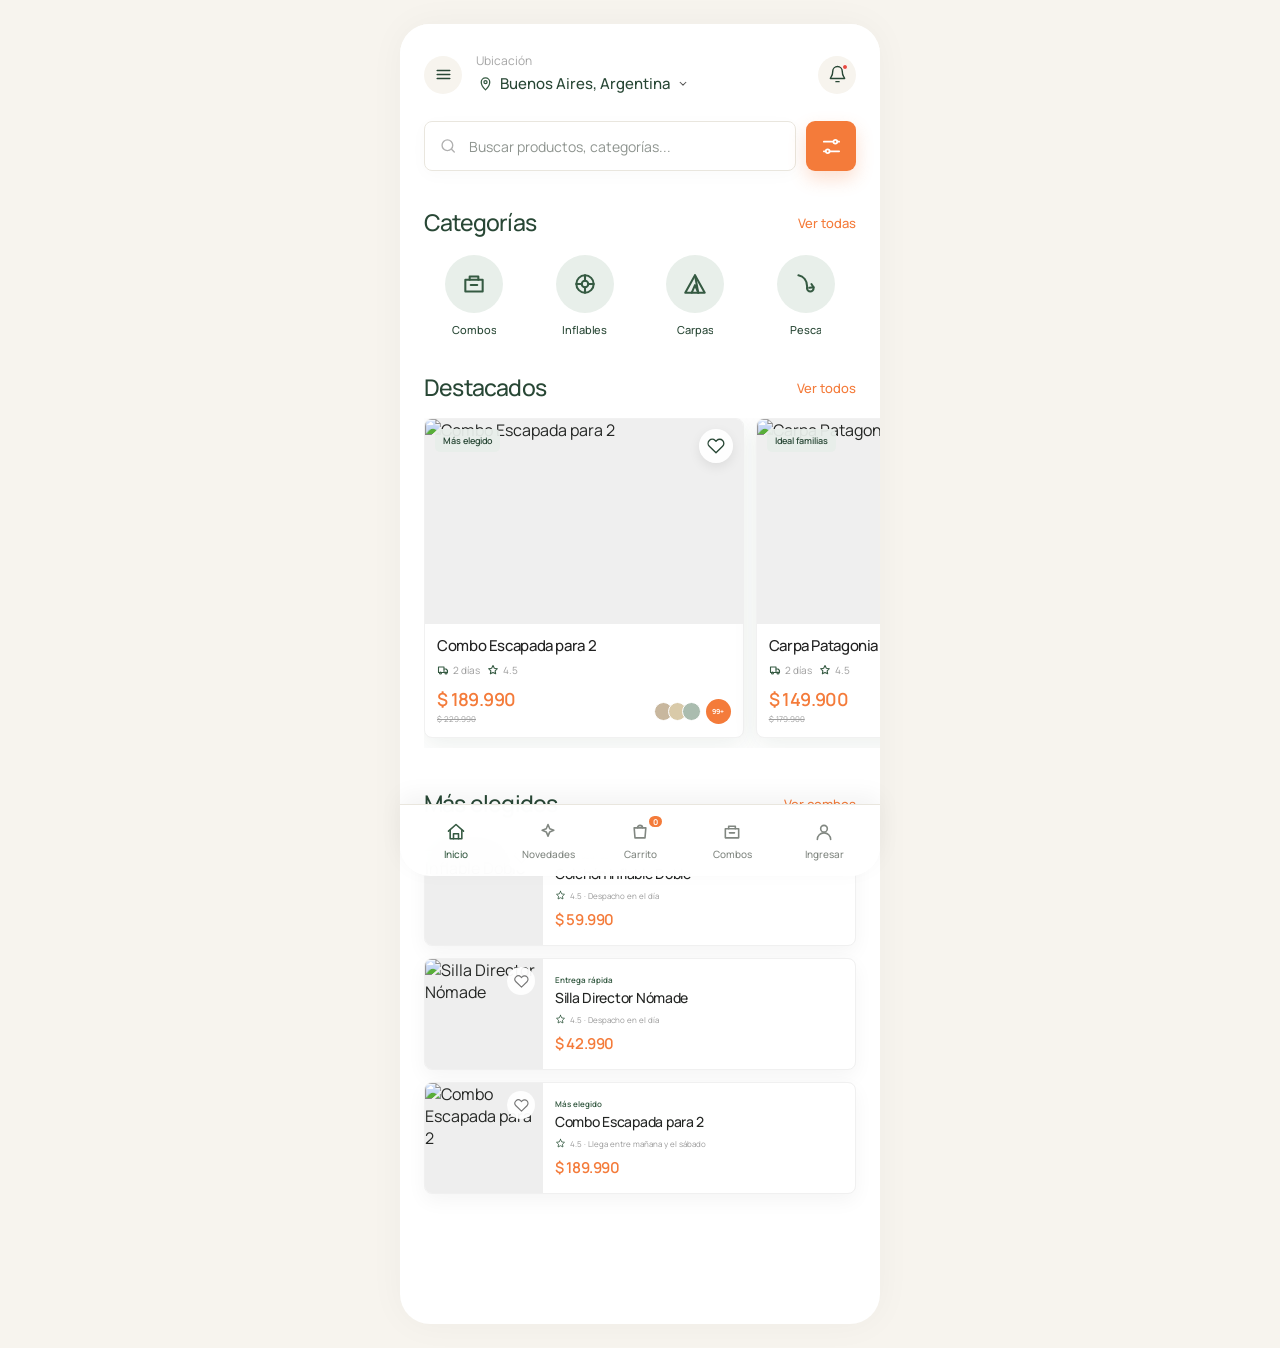
==== index.html @ 60d041ff "fix: make home menu natively visible and cache-safe" ====
<!doctype html>
<html lang="es">
<head>
  <meta charset="utf-8" />
  <meta name="viewport" content="width=device-width, initial-scale=1, viewport-fit=cover" />
  <meta name="theme-color" content="#F7F4EE" />
  <meta name="description" content="The Camping — equipamiento para camping, verano y escapadas." />
  <title>The Camping</title>
  <link rel="preconnect" href="https://fonts.googleapis.com" />
  <link rel="preconnect" href="https://fonts.gstatic.com" crossorigin />
  <link href="https://fonts.googleapis.com/css2?family=Manrope:wght@400;500;600&display=swap" rel="stylesheet" />
  <link rel="stylesheet" href="css/base.css?v=20260919-1355" />
  <link rel="stylesheet" href="css/home.css?v=20260919-1355" />
</head>
<body class="home-page">
  <div class="app-shell">
    <header class="home-header">
      <div class="location-row">
        <details id="homeMenu" class="home-menu-native">
          <summary class="menu-button" aria-label="Abrir menú">
            <svg viewBox="0 0 24 24" aria-hidden="true">
              <path d="M4 7h16M4 12h16M4 17h16"/>
            </svg>
          </summary>

          <aside class="home-menu-panel" aria-labelledby="menuTitle">
            <div class="side-menu__top">
              <div>
                <span class="side-menu__eyebrow">THE CAMPING</span>
                <h2 id="menuTitle">Menú</h2>
              </div>
              <button id="closeMenuButton" class="side-menu__close" type="button" aria-label="Cerrar menú">×</button>
            </div>

            <nav class="side-menu__nav" aria-label="Menú de The Camping">
              <a class="side-menu__primary-link" href="index.html">Inicio</a>

              <div class="side-menu__group side-menu__group--static">
                <div class="side-menu__group-title">Categorías</div>
                <div id="menuCategories" class="side-menu__subnav"></div>
              </div>

              <a class="side-menu__primary-link" href="seguimiento.html">Rastreá tu compra</a>
              <a class="side-menu__primary-link" href="soporte.html">Contactá con soporte</a>

              <div class="side-menu__group side-menu__group--static">
                <div class="side-menu__group-title">Políticas</div>
                <div class="side-menu__subnav">
                  <button type="button" data-menu-placeholder="Política de privacidad">Privacidad</button>
                  <button type="button" data-menu-placeholder="Política de envío">Envíos</button>
                  <button type="button" data-menu-placeholder="Política de devolución">Devoluciones</button>
                  <button type="button" data-menu-placeholder="Política de compra">Compra</button>
                </div>
              </div>
            </nav>

            <div class="side-menu__footer">
              <span>Equipamiento para salir.</span>
              <strong>The Camping</strong>
            </div>
          </aside>
        </details>

        <div class="location-copy">
          <span class="micro-label">Ubicación</span>
          <button class="location-button" type="button" aria-label="Cambiar ubicación">
            <span class="pin-icon" aria-hidden="true">
              <svg viewBox="0 0 24 24"><path d="M12 21s6-5.2 6-11a6 6 0 1 0-12 0c0 5.8 6 11 6 11Z"/><circle cx="12" cy="10" r="2.2"/></svg>
            </span>
            <span>Buenos Aires, Argentina</span>
            <svg class="chevron" viewBox="0 0 24 24" aria-hidden="true"><path d="m7 9 5 5 5-5"/></svg>
          </button>
        </div>

        <button class="notification-button" type="button" aria-label="Notificaciones">
          <svg viewBox="0 0 24 24" aria-hidden="true"><path d="M18 8a6 6 0 0 0-12 0c0 7-3 7-3 9h18c0-2-3-2-3-9"/><path d="M10 21h4"/></svg>
          <span class="notification-dot" aria-hidden="true"></span>
        </button>
      </div>

      <div class="search-row">
        <label class="search-box">
          <svg viewBox="0 0 24 24" aria-hidden="true"><circle cx="11" cy="11" r="7"/><path d="m20 20-3.6-3.6"/></svg>
          <input id="searchInput" type="search" placeholder="Buscar productos, categorías..." autocomplete="off" />
        </label>

        <button id="filterButton" class="filter-button" type="button" aria-label="Abrir filtros">
          <svg viewBox="0 0 24 24" aria-hidden="true">
            <path d="M4 7h10"/><path d="M18 7h2"/><circle cx="16" cy="7" r="2"/>
            <path d="M4 17h2"/><path d="M10 17h10"/><circle cx="8" cy="17" r="2"/>
          </svg>
        </button>
      </div>
    </header>

    <main class="home-main">
      <section class="categories-section" aria-labelledby="categoriesTitle">
        <div class="section-heading">
          <h2 id="categoriesTitle">Categorías</h2>
          <button id="resetCategories" class="see-all-button" type="button">Ver todas</button>
        </div>
        <div id="categoriesTrack" class="categories-track" aria-label="Categorías"></div>
      </section>

      <section class="products-section" aria-labelledby="featuredTitle">
        <div class="section-heading">
          <h2 id="featuredTitle">Destacados</h2>
          <button class="see-all-button" type="button" data-reset-view>Ver todos</button>
        </div>
        <div id="productsGrid" class="product-rail"></div>
      </section>

      <section class="products-section nearby-section" aria-labelledby="nearbyTitle">
        <div class="section-heading">
          <h2 id="nearbyTitle">Más elegidos</h2>
          <button class="see-all-button" type="button" data-category-jump="combos">Ver combos</button>
        </div>
        <div id="nearbyGrid" class="nearby-list"></div>
      </section>

      <div id="emptyState" class="empty-state" hidden>
        <div class="empty-state__icon">
          <svg viewBox="0 0 24 24" aria-hidden="true"><circle cx="11" cy="11" r="7"/><path d="m20 20-3.6-3.6"/></svg>
        </div>
        <h3>No encontramos productos</h3>
        <p>Probá con otra búsqueda o quitá los filtros.</p>
        <button id="clearFilters" class="primary-button" type="button">Limpiar filtros</button>
      </div>
    </main>

    <nav class="bottom-nav" aria-label="Navegación principal">
      <a class="bottom-nav__item is-active" href="index.html" aria-current="page">
        <svg viewBox="0 0 24 24" aria-hidden="true"><path d="m3 11 9-8 9 8"/><path d="M5 10v10h14V10"/><path d="M9 20v-6h6v6"/></svg>
        <span>Inicio</span>
      </a>

      <button class="bottom-nav__item" type="button" data-placeholder-tab="Novedades">
        <svg viewBox="0 0 24 24" aria-hidden="true"><path d="m12 3 2.1 5.1L19 10l-4.9 1.9L12 17l-2.1-5.1L5 10l4.9-1.9L12 3Z"/></svg>
        <span>Novedades</span>
      </button>

      <button class="bottom-nav__item cart-nav-item" type="button" data-placeholder-tab="Carrito">
        <svg viewBox="0 0 24 24" aria-hidden="true"><path d="M5 7h14l-1 12H6L5 7Z"/><path d="M9 7a3 3 0 0 1 6 0"/></svg>
        <span>Carrito</span>
        <span class="cart-count" id="cartCount">0</span>
      </button>

      <button class="bottom-nav__item" type="button" data-category-jump="combos">
        <svg viewBox="0 0 24 24" aria-hidden="true"><path d="M4 8h16v11H4z"/><path d="M8 8V5h8v3"/><path d="M9 13h6"/></svg>
        <span>Combos</span>
      </button>

      <button class="bottom-nav__item" type="button" data-placeholder-tab="Ingresar">
        <svg viewBox="0 0 24 24" aria-hidden="true"><circle cx="12" cy="8" r="4"/><path d="M4 21a8 8 0 0 1 16 0"/></svg>
        <span>Ingresar</span>
      </button>
    </nav>
  </div>

  <div id="filterSheet" class="sheet-backdrop" hidden>
    <section class="filter-sheet" role="dialog" aria-modal="true" aria-labelledby="filterTitle">
      <div class="sheet-handle"></div>
      <div class="sheet-heading">
        <h2 id="filterTitle">Filtros</h2>
        <button id="closeFilters" class="sheet-close" type="button" aria-label="Cerrar filtros">×</button>
      </div>

      <fieldset class="filter-group">
        <legend>Precio máximo</legend>
        <div class="price-options">
          <button type="button" class="chip is-selected" data-price="all">Todos</button>
          <button type="button" class="chip" data-price="50000">Hasta $50.000</button>
          <button type="button" class="chip" data-price="100000">Hasta $100.000</button>
          <button type="button" class="chip" data-price="200000">Hasta $200.000</button>
        </div>
      </fieldset>

      <fieldset class="filter-group">
        <legend>Entrega</legend>
        <label class="toggle-row">
          <span>
            <strong>Entrega rápida</strong>
            <small>Hasta 48 h estimadas.</small>
          </span>
          <input id="fastDeliveryFilter" type="checkbox" />
        </label>
      </fieldset>

      <div class="sheet-actions">
        <button id="resetFilters" class="secondary-button" type="button">Restablecer</button>
        <button id="applyFilters" class="primary-button" type="button">Aplicar</button>
      </div>
    </section>
  </div>

  <div id="toast" class="toast" role="status" aria-live="polite"></div>

  <script src="js/data/catalog.js?v=20260919-1355"></script>
  <script src="js/home.js?v=20260919-1355"></script>
</body>
</html>
---- css/base.css ----
:root {
  --type-display: 44px;
  --type-headline: 30px;
  --type-title: 23px;
  --type-body: 15px;
  --type-label: 12px;
  --forest: #355A42;
  --forest-dark: #284735;
  --forest-soft: #E8EFEA;
  --sand: #E8DCC8;
  --sand-soft: #F7F4EE;
  --orange: #F47B3A;
  --orange-dark: #D96C2F;
  --orange-soft: #FFF0E6;
  --ink: #242624;
  --muted: #747A75;
  --line: #E9E6DE;
  --surface: #FFFFFF;
  --page: #F7F4EE;
  --nav-height: 72px;
  --app-width: 480px;
  --shadow-soft: 0 8px 26px rgba(40, 71, 53, 0.06);
  --shadow-card: 0 8px 24px rgba(40, 71, 53, 0.08);
}

* {
  box-sizing: border-box;
}

html {
  scroll-behavior: smooth;
  background: var(--page);
}

body {
  margin: 0;
  min-width: 320px;
  color: var(--ink);
  background: var(--page);
  font-family: "Manrope", system-ui, -apple-system, BlinkMacSystemFont, "Segoe UI", sans-serif;
  -webkit-font-smoothing: antialiased;
  text-rendering: optimizeLegibility;
}

body.no-scroll {
  overflow: hidden;
}

button,
input,
select,
textarea {
  font: inherit;
}

button,
a {
  -webkit-tap-highlight-color: transparent;
}

button {
  color: inherit;
}

a {
  color: inherit;
  text-decoration: none;
}

img,
svg {
  display: block;
}

svg {
  width: 1em;
  height: 1em;
  fill: none;
  stroke: currentColor;
  stroke-width: 1.8;
  stroke-linecap: round;
  stroke-linejoin: round;
}

.app-shell {
  width: min(100%, var(--app-width));
  min-height: 100vh;
  margin: 0 auto;
  padding-bottom: calc(var(--nav-height) + env(safe-area-inset-bottom) + 14px);
  background: var(--surface);
  box-shadow: 0 0 36px rgba(0, 0, 0, 0.04);
}

.home-header {
  padding: max(28px, env(safe-area-inset-top)) 24px 8px;
  background: var(--surface);
}

.location-row,
.search-row,
.section-heading,
.sheet-heading,
.sheet-actions,
.toggle-row {
  display: flex;
  align-items: center;
}

.location-row,
.section-heading,
.sheet-heading,
.toggle-row {
  justify-content: space-between;
}

.location-row {
  gap: 14px;
}

.location-copy {
  min-width: 0;
}

.micro-label {
  display: block;
  margin-bottom: 4px;
  color: #a5a5a5;
  font-size: 12px;
  font-weight: 400;
}

.location-button {
  display: inline-flex;
  align-items: center;
  gap: 6px;
  max-width: 100%;
  padding: 0;
  border: 0;
  background: transparent;
  color: var(--forest-dark);
  cursor: pointer;
  font-size: 15px;
  font-weight: 500;
}

.pin-icon {
  display: inline-grid;
  width: 18px;
  height: 18px;
  place-items: center;
  color: var(--forest);
}

.pin-icon svg {
  width: 17px;
  height: 17px;
}

.chevron {
  width: 14px;
  height: 14px;
  color: #555;
}

.notification-button {
  position: relative;
  display: grid;
  width: 38px;
  height: 38px;
  flex: 0 0 38px;
  place-items: center;
  border: 0;
  border-radius: 50%;
  background: var(--sand-soft);
  color: var(--forest-dark);
  cursor: pointer;
}

.notification-button svg {
  width: 19px;
  height: 19px;
}

.notification-dot {
  position: absolute;
  top: 8px;
  right: 8px;
  width: 6px;
  height: 6px;
  border: 1.5px solid #fff;
  border-radius: 50%;
  background: #e6493f;
}

.search-row {
  gap: 10px;
  margin-top: 24px;
}

.search-box {
  display: flex;
  min-width: 0;
  flex: 1;
  align-items: center;
  gap: 10px;
  height: 50px;
  padding: 0 14px;
  border: 1px solid var(--line);
  border-radius: 8px;
  background: #fff;
  color: #b1b1b1;
  box-shadow: 0 4px 18px rgba(0, 0, 0, 0.025);
}

.search-box svg {
  width: 20px;
  height: 20px;
}

.search-box input {
  width: 100%;
  min-width: 0;
  border: 0;
  outline: 0;
  background: transparent;
  color: var(--ink);
  font-size: 14px;
}

.search-box input::placeholder {
  color: #8E948F;
}

.filter-button {
  display: grid;
  width: 50px;
  height: 50px;
  flex: 0 0 50px;
  place-items: center;
  border: 0;
  border-radius: 9px;
  background: var(--orange);
  color: #fff;
  cursor: pointer;
  box-shadow: 0 8px 18px rgba(244, 123, 58, 0.24);
}

.filter-button svg {
  width: 23px;
  height: 23px;
}

.section-heading {
  gap: 18px;
  margin-bottom: 17px;
}

.section-heading h2,
.sheet-heading h2 {
  margin: 0;
  font-size: 23px;
  font-weight: 500;
  line-height: 1.18;
  letter-spacing: -0.035em;
  color: var(--forest-dark);
}

.see-all-button {
  padding: 4px 0;
  border: 0;
  background: transparent;
  color: var(--orange);
  cursor: pointer;
  font-size: 13px;
  font-weight: 500;
}

.primary-button,
.secondary-button {
  min-height: 46px;
  padding: 0 18px;
  border: 0;
  border-radius: 10px;
  cursor: pointer;
  font-size: 14px;
  font-weight: 600;
}

.primary-button {
  background: var(--orange);
  color: #fff;
}

.secondary-button {
  background: var(--sand-soft);
  color: var(--forest-dark);
}

.bottom-nav {
  position: fixed;
  z-index: 60;
  right: 0;
  bottom: 0;
  left: 0;
  display: grid;
  width: min(100%, var(--app-width));
  min-height: calc(var(--nav-height) + env(safe-area-inset-bottom));
  grid-template-columns: repeat(5, minmax(0, 1fr));
  margin: 0 auto;
  padding: 10px 10px calc(8px + env(safe-area-inset-bottom));
  border-top: 1px solid var(--line);
  background: rgba(255, 255, 255, 0.97);
  box-shadow: 0 -8px 24px rgba(0, 0, 0, 0.05);
  backdrop-filter: blur(14px);
}

.bottom-nav__item {
  position: relative;
  display: flex;
  min-width: 0;
  align-items: center;
  justify-content: center;
  flex-direction: column;
  gap: 5px;
  padding: 2px;
  border: 0;
  background: transparent;
  color: #818781;
  cursor: pointer;
  font-size: 10px;
  font-weight: 500;
}

.bottom-nav__item svg {
  width: 20px;
  height: 20px;
  stroke-width: 1.9;
}

.bottom-nav__item.is-active {
  color: var(--forest);
}

.cart-count {
  position: absolute;
  top: -1px;
  left: calc(50% + 7px);
  display: grid;
  min-width: 15px;
  height: 15px;
  place-items: center;
  padding: 0 4px;
  border: 2px solid #fff;
  border-radius: 999px;
  background: var(--orange);
  color: #fff;
  font-size: 8px;
  font-weight: 700;
}

.sheet-backdrop {
  position: fixed;
  z-index: 120;
  inset: 0;
  display: flex;
  align-items: flex-end;
  justify-content: center;
  background: rgba(0, 0, 0, 0.28);
  opacity: 0;
  transition: opacity 180ms ease;
}

.sheet-backdrop.is-open {
  opacity: 1;
}

.filter-sheet {
  width: min(100%, var(--app-width));
  padding: 10px 22px calc(22px + env(safe-area-inset-bottom));
  border-radius: 24px 24px 0 0;
  background: #fff;
  transform: translateY(18px);
  transition: transform 180ms ease;
}

.sheet-backdrop.is-open .filter-sheet {
  transform: translateY(0);
}

.sheet-handle {
  width: 42px;
  height: 4px;
  margin: 0 auto 18px;
  border-radius: 999px;
  background: #e5e5e5;
}

.sheet-close {
  display: grid;
  width: 34px;
  height: 34px;
  place-items: center;
  border: 0;
  border-radius: 50%;
  background: #f7f7f7;
  cursor: pointer;
  font-size: 22px;
}

.filter-group {
  margin: 22px 0 0;
  padding: 0;
  border: 0;
}

.filter-group legend {
  margin-bottom: 10px;
  font-size: 13px;
  font-weight: 700;
}

.price-options {
  display: flex;
  flex-wrap: wrap;
  gap: 8px;
}

.chip {
  min-height: 36px;
  padding: 0 12px;
  border: 1px solid var(--line);
  border-radius: 999px;
  background: #fff;
  color: #777;
  cursor: pointer;
  font-size: 11px;
  font-weight: 600;
}

.chip.is-selected {
  border-color: #ffd1bb;
  background: var(--orange-soft);
  color: var(--orange);
}

.toggle-row {
  gap: 16px;
  padding: 14px;
  border-radius: 10px;
  background: var(--sand-soft);
}

.toggle-row strong,
.toggle-row small {
  display: block;
}

.toggle-row strong {
  font-size: 12px;
}

.toggle-row small {
  margin-top: 3px;
  color: #969696;
  font-size: 10px;
}

.toggle-row input {
  width: 18px;
  height: 18px;
  accent-color: var(--orange);
}

.sheet-actions {
  gap: 10px;
  margin-top: 24px;
}

.sheet-actions > * {
  flex: 1;
}

.toast {
  position: fixed;
  z-index: 150;
  right: 18px;
  bottom: calc(var(--nav-height) + env(safe-area-inset-bottom) + 14px);
  left: 18px;
  max-width: 410px;
  margin: auto;
  padding: 11px 14px;
  border-radius: 10px;
  background: var(--forest-dark);
  color: #fff;
  font-size: 11px;
  font-weight: 600;
  text-align: center;
  opacity: 0;
  pointer-events: none;
  transform: translateY(8px);
  transition: 160ms ease;
}

.toast.is-visible {
  opacity: 1;
  transform: translateY(0);
}

@media (min-width: 481px) {
  body {
    padding: 24px 0;
  }

  .app-shell {
    min-height: calc(100vh - 48px);
    border-radius: 30px;
    overflow: hidden;
  }

  .bottom-nav {
    bottom: 24px;
    border-radius: 0 0 30px 30px;
  }
}

@media (prefers-reduced-motion: reduce) {
  *,
  *::before,
  *::after {
    scroll-behavior: auto !important;
    transition-duration: 0.01ms !important;
    animation-duration: 0.01ms !important;
  }
}

.sheet-backdrop[hidden] {
  display: none !important;
}
---- css/home.css ----
.menu-button {
  display: grid;
  width: 38px;
  height: 38px;
  flex: 0 0 38px;
  place-items: center;
  padding: 0;
  border: 0;
  border-radius: 50%;
  background: var(--sand-soft);
  color: var(--forest-dark);
  cursor: pointer;
}

.menu-button svg {
  width: 19px;
  height: 19px;
}

.location-copy {
  flex: 1;
  min-width: 0;
}

.menu-backdrop {
  position: fixed;
  z-index: 140;
  inset: 0;
  display: flex;
  align-items: stretch;
  justify-content: flex-start;
  background: rgba(24, 36, 29, .42);
  opacity: 0;
  transition: opacity 180ms ease;
}

.menu-backdrop[hidden] {
  display: none !important;
}

.menu-backdrop.is-open {
  opacity: 1;
}

.side-menu {
  display: flex;
  width: min(86vw, 360px);
  min-height: 100%;
  flex-direction: column;
  padding: max(26px, env(safe-area-inset-top)) 20px calc(24px + env(safe-area-inset-bottom));
  background: #fff;
  box-shadow: 18px 0 40px rgba(40, 71, 53, .14);
  transform: translateX(-18px);
  transition: transform 180ms ease;
}

.menu-backdrop.is-open .side-menu {
  transform: translateX(0);
}

.side-menu__top {
  display: flex;
  align-items: center;
  justify-content: space-between;
  gap: 16px;
  padding-bottom: 18px;
  border-bottom: 1px solid var(--line);
}

.side-menu__eyebrow {
  display: block;
  margin-bottom: 5px;
  color: var(--orange);
  font-size: 9px;
  font-weight: 600;
  letter-spacing: .14em;
}

.side-menu__top h2 {
  margin: 0;
  color: var(--forest-dark);
  font-size: 28px;
  font-weight: 400;
  letter-spacing: -.04em;
}

.side-menu__close {
  display: grid;
  width: 38px;
  height: 38px;
  place-items: center;
  border: 0;
  border-radius: 50%;
  background: var(--sand-soft);
  color: var(--forest-dark);
  cursor: pointer;
  font-size: 22px;
}

.side-menu__nav {
  display: grid;
  gap: 6px;
  margin-top: 16px;
}

.side-menu__primary-link,
.side-menu__group summary {
  display: flex;
  min-height: 48px;
  align-items: center;
  justify-content: space-between;
  padding: 0 14px;
  border-radius: 14px;
  color: var(--forest-dark);
  font-size: 14px;
  font-weight: 500;
  cursor: pointer;
}

.side-menu__primary-link:hover,
.side-menu__group[open] summary {
  background: var(--forest-soft);
}

.side-menu__group {
  border-radius: 14px;
}

.side-menu__group summary {
  list-style: none;
}

.side-menu__group summary::-webkit-details-marker {
  display: none;
}

.side-menu__group summary::after {
  content: "+";
  color: var(--forest);
  font-size: 18px;
  font-weight: 400;
}

.side-menu__group[open] summary::after {
  content: "−";
}

.side-menu__subnav {
  display: grid;
  gap: 2px;
  padding: 5px 10px 10px 22px;
}

.side-menu__subnav button,
.side-menu__subnav a {
  display: block;
  width: 100%;
  padding: 9px 10px;
  border: 0;
  border-radius: 10px;
  background: transparent;
  color: #737B75;
  cursor: pointer;
  font-size: 12px;
  text-align: left;
}

.side-menu__subnav button:hover,
.side-menu__subnav a:hover {
  background: var(--sand-soft);
  color: var(--forest-dark);
}

.side-menu__footer {
  margin-top: auto;
  padding: 18px 14px 4px;
  border-top: 1px solid var(--line);
}

.side-menu__footer span,
.side-menu__footer strong {
  display: block;
}

.side-menu__footer span {
  color: #8F958F;
  font-size: 10px;
}

.side-menu__footer strong {
  margin-top: 3px;
  color: var(--forest);
  font-size: 13px;
  font-weight: 600;
}

.home-main {
  padding: 12px 0 34px;
}

.categories-section,
.products-section {
  padding: 18px 24px 0;
}

.categories-track {
  display: grid;
  grid-auto-columns: calc((100% - 30px) / 4);
  grid-auto-flow: column;
  gap: 10px;
  overflow-x: auto;
  padding: 2px 0 4px;
  scrollbar-width: none;
  scroll-snap-type: x proximity;
}

.categories-track::-webkit-scrollbar,
.product-rail::-webkit-scrollbar {
  display: none;
}

.category-card {
  display: flex;
  min-width: 0;
  align-items: center;
  justify-content: center;
  flex-direction: column;
  gap: 9px;
  padding: 0;
  border: 0;
  background: transparent;
  color: var(--forest-dark);
  cursor: pointer;
  scroll-snap-align: start;
}

.category-card__icon {
  display: grid;
  width: 58px;
  height: 58px;
  place-items: center;
  border-radius: 50%;
  background: var(--forest-soft);
  color: var(--forest);
  transition: 160ms ease;
}

.category-card__icon svg {
  width: 26px;
  height: 26px;
  stroke-width: 1.9;
}

.category-card__label {
  max-width: 100%;
  overflow: hidden;
  font-size: 11px;
  font-weight: 500;
  letter-spacing: -0.01em;
  text-overflow: ellipsis;
  white-space: nowrap;
}

.category-card.is-active .category-card__icon {
  background: var(--forest);
  color: #fff;
  box-shadow: 0 8px 18px rgba(53, 90, 66, 0.20);
}

.category-card.is-active .category-card__label {
  color: var(--forest);
}

.products-section {
  margin-top: 15px;
}

.product-rail {
  display: flex;
  gap: 12px;
  width: auto;
  max-width: none;
  overflow-x: scroll;
  overflow-y: hidden;
  padding: 0 24px 10px 0;
  margin-right: -24px;
  scrollbar-width: none;
  scroll-snap-type: x mandatory;
  scroll-padding-left: 0;
  overscroll-behavior-x: contain;
  touch-action: auto;
  -webkit-overflow-scrolling: touch;
}

.product-card {
  display: block;
  flex: 0 0 78%;
  min-width: 0;
  overflow: hidden;
  padding: 0;
  border: 1px solid #f1f1f1;
  border-radius: 8px;
  background: #fff;
  box-shadow: var(--shadow-card);
  color: inherit;
  cursor: pointer;
  text-align: left;
  scroll-snap-align: start;
  scroll-snap-stop: always;
  appearance: none;
  -webkit-appearance: none;
}

.product-card:focus-visible {
  outline: 2px solid var(--forest);
  outline-offset: 3px;
}

.product-card__media {
  position: relative;
  display: block;
  width: 100%;
  aspect-ratio: 1.55 / 1;
  overflow: hidden;
  background: #efefef;
}

.product-card__image {
  width: 100%;
  height: 100%;
  object-fit: cover;
}

.product-card__badge {
  position: absolute;
  top: 10px;
  left: 10px;
  padding: 5px 8px;
  border-radius: 5px;
  background: rgba(232, 239, 234, 0.94);
  color: var(--forest-dark);
  font-size: 9px;
  font-weight: 600;
}

.product-card__heart {
  position: absolute;
  top: 10px;
  right: 10px;
  display: grid;
  width: 34px;
  height: 34px;
  place-items: center;
  border-radius: 50%;
  background: rgba(255, 255, 255, 0.96);
  color: var(--forest-dark);
  box-shadow: 0 4px 12px rgba(0, 0, 0, 0.08);
}

.product-card__heart svg {
  width: 18px;
  height: 18px;
}

.product-card__body {
  padding: 12px 12px 13px;
}

.product-card__title {
  display: block;
  margin: 0;
  overflow: hidden;
  color: #222;
  font-size: 15px;
  font-weight: 500;
  line-height: 1.3;
  letter-spacing: -0.025em;
  text-overflow: ellipsis;
  white-space: nowrap;
}

.product-card__meta {
  display: flex;
  align-items: center;
  flex-wrap: wrap;
  gap: 7px;
  margin-top: 8px;
  color: #9c9c9c;
  font-size: 10px;
  line-height: 1.35;
}

.meta-item {
  display: inline-flex;
  align-items: center;
  gap: 4px;
}

.meta-item svg {
  width: 12px;
  height: 12px;
  color: var(--forest);
  stroke-width: 2.2;
}

.product-card__footer {
  display: flex;
  align-items: flex-end;
  justify-content: space-between;
  gap: 12px;
  margin-top: 10px;
}

.price-stack {
  min-width: 0;
}

.price-stack strong {
  display: block;
  color: var(--orange);
  font-size: 18px;
  font-weight: 600;
  letter-spacing: -0.035em;
}

.price-stack small {
  display: block;
  margin-top: 2px;
  color: #9f9f9f;
  font-size: 8px;
  text-decoration: line-through;
}

.card-proof {
  display: flex;
  align-items: center;
  gap: 5px;
}

.avatar-stack {
  display: flex;
  align-items: center;
}

.avatar-stack i {
  width: 19px;
  height: 19px;
  margin-left: -5px;
  border: 1.5px solid #fff;
  border-radius: 50%;
  background: var(--sand);
}

.avatar-stack i:first-child {
  margin-left: 0;
  background: #C8B79E;
}

.avatar-stack i:nth-child(2) {
  background: #D9CAA9;
}

.avatar-stack i:nth-child(3) {
  background: #AABCAF;
}

.proof-count {
  display: grid;
  min-width: 25px;
  height: 25px;
  place-items: center;
  padding: 0 4px;
  border-radius: 50%;
  background: var(--orange);
  color: #fff;
  font-size: 7px;
  font-weight: 700;
}

.nearby-section {
  margin-top: 24px;
  padding-bottom: 10px;
}

.nearby-list {
  display: grid;
  gap: 12px;
}

.nearby-card {
  display: grid;
  min-height: 112px;
  grid-template-columns: 118px minmax(0, 1fr);
  overflow: hidden;
  border: 1px solid #f0f0f0;
  border-radius: 8px;
  background: #fff;
  box-shadow: 0 7px 20px rgba(0, 0, 0, 0.045);
}

.nearby-card__media {
  position: relative;
  overflow: hidden;
  background: #eee;
}

.nearby-card__media img {
  width: 100%;
  height: 100%;
  object-fit: cover;
}

.nearby-card__heart {
  position: absolute;
  top: 8px;
  right: 8px;
  display: grid;
  width: 28px;
  height: 28px;
  place-items: center;
  border-radius: 50%;
  background: rgba(255, 255, 255, 0.95);
  color: #777;
}

.nearby-card__heart svg {
  width: 15px;
  height: 15px;
}

.nearby-card__body {
  display: flex;
  min-width: 0;
  justify-content: center;
  flex-direction: column;
  padding: 10px 12px;
}

.nearby-card__category {
  color: var(--forest);
  font-size: 8px;
  font-weight: 600;
}

.nearby-card__title {
  margin-top: 4px;
  overflow: hidden;
  font-size: 14px;
  font-weight: 500;
  line-height: 1.3;
  letter-spacing: -0.02em;
  text-overflow: ellipsis;
  white-space: nowrap;
}

.nearby-card__meta {
  display: flex;
  align-items: center;
  gap: 4px;
  margin-top: 7px;
  color: #999;
  font-size: 8px;
}

.nearby-card__meta svg {
  width: 11px;
  height: 11px;
  color: var(--forest);
}

.nearby-card__price {
  margin-top: 8px;
  color: var(--orange);
  font-size: 15px;
  font-weight: 600;
  letter-spacing: -0.025em;
}

.empty-state {
  margin: 26px 24px 0;
  padding: 32px 20px;
  border: 1px solid #f0f0f0;
  border-radius: 10px;
  background: #fff;
  text-align: center;
}

.empty-state__icon {
  display: grid;
  width: 48px;
  height: 48px;
  margin: 0 auto 12px;
  place-items: center;
  border-radius: 50%;
  background: var(--forest-soft);
  color: var(--forest);
}

.empty-state__icon svg {
  width: 21px;
  height: 21px;
}

.empty-state h3 {
  margin: 0;
  font-size: 20px;
  font-weight: 500;
  letter-spacing: -0.025em;
}

.empty-state p {
  margin: 6px 0 15px;
  color: #999;
  font-size: 11px;
}

@media (max-width: 360px) {
  .home-header,
  .categories-section,
  .products-section {
    padding-right: 18px;
    padding-left: 18px;
  }

  .product-rail {
    margin-right: -18px;
    padding-right: 18px;
  }

  .categories-track {
    grid-auto-columns: calc((100% - 24px) / 4);
    gap: 8px;
  }

  .category-card__icon {
    width: 52px;
    height: 52px;
  }
}

@media (min-width: 420px) {
  .product-card {
    flex-basis: 74%;
  }
}
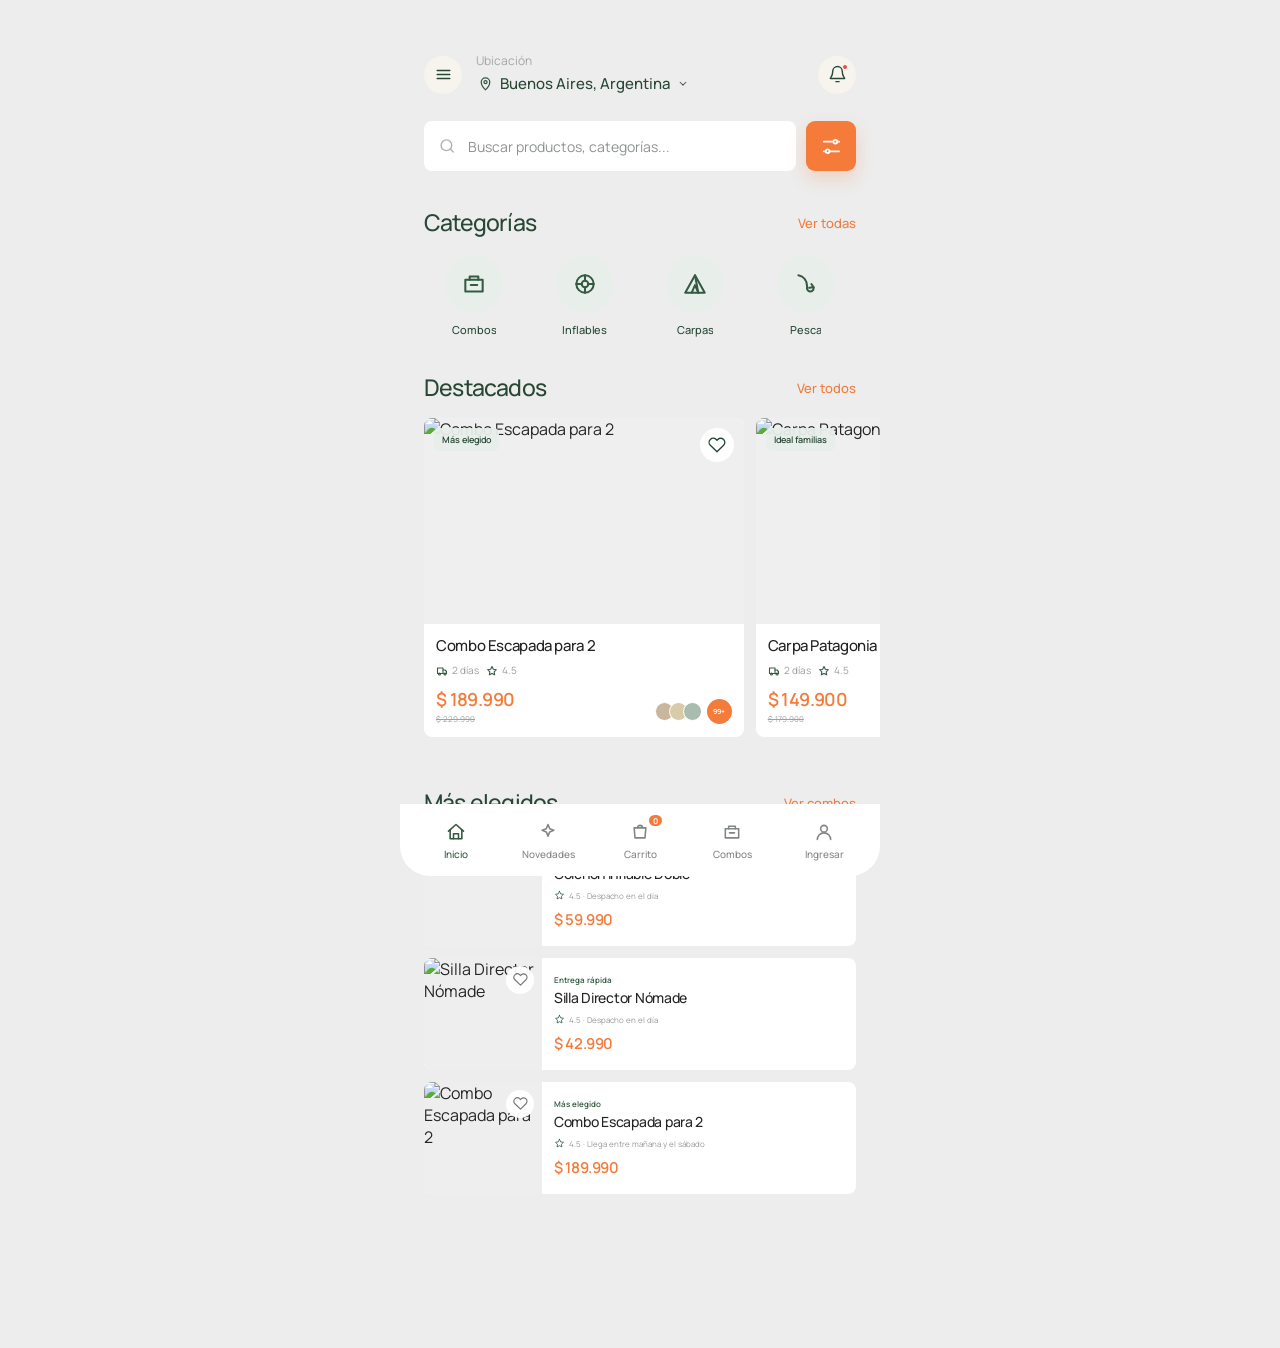
==== commit 1aced1b3: "chore: refresh index.html assets for flat surface contract" ====
--- a/index.html
+++ b/index.html
@@ -3,14 +3,14 @@
 <head>
   <meta charset="utf-8" />
   <meta name="viewport" content="width=device-width, initial-scale=1, viewport-fit=cover" />
-  <meta name="theme-color" content="#F7F4EE" />
+  <meta name="theme-color" content="#ededed" />
   <meta name="description" content="The Camping — equipamiento para camping, verano y escapadas." />
   <title>The Camping</title>
   <link rel="preconnect" href="https://fonts.googleapis.com" />
   <link rel="preconnect" href="https://fonts.gstatic.com" crossorigin />
   <link href="https://fonts.googleapis.com/css2?family=Manrope:wght@400;500;600&display=swap" rel="stylesheet" />
-  <link rel="stylesheet" href="css/base.css?v=20260919-1355" />
-  <link rel="stylesheet" href="css/home.css?v=20260919-1355" />
+  <link rel="stylesheet" href="css/base.css?v=20260919-1510" />
+  <link rel="stylesheet" href="css/home.css?v=20260919-1510" />
 </head>
 <body class="home-page">
   <div class="app-shell">
@@ -195,7 +195,7 @@
 
   <div id="toast" class="toast" role="status" aria-live="polite"></div>
 
-  <script src="js/data/catalog.js?v=20260919-1355"></script>
-  <script src="js/home.js?v=20260919-1355"></script>
+  <script src="js/data/catalog.js?v=20260919-1510"></script>
+  <script src="js/home.js?v=20260919-1510"></script>
 </body>
 </html>
--- a/css/base.css
+++ b/css/base.css
@@ -16,11 +16,11 @@
   --muted: #747A75;
   --line: #E9E6DE;
   --surface: #FFFFFF;
-  --page: #F7F4EE;
+  --page: #ededed;
   --nav-height: 72px;
   --app-width: 480px;
-  --shadow-soft: 0 8px 26px rgba(40, 71, 53, 0.06);
-  --shadow-card: 0 8px 24px rgba(40, 71, 53, 0.08);
+  --shadow-soft: none;
+  --shadow-card: none;
 }
 
 * {
@@ -536,3 +536,44 @@
 .sheet-backdrop[hidden] {
   display: none !important;
 }
+
+
+/* GLOBAL FLAT SURFACE CONTRACT
+   The Camping: #ededed canvas + white borderless, shadowless surfaces */
+html,
+body,
+.app-shell,
+.home-header {
+  background: #ededed;
+}
+
+.app-shell {
+  box-shadow: none;
+}
+
+.search-box,
+.filter-sheet,
+.bottom-nav,
+.toggle-row {
+  background: #ffffff;
+  border: 0;
+  box-shadow: none;
+}
+
+.search-box:focus-within,
+.filter-sheet:focus-within,
+.bottom-nav:focus-within,
+.toggle-row:focus-within {
+  border: 0;
+  box-shadow: none;
+}
+
+.bottom-nav {
+  border-top: 0;
+  box-shadow: none;
+}
+
+.chip {
+  border: 0;
+  box-shadow: none;
+}
--- a/css/home.css
+++ b/css/home.css
@@ -643,4 +643,106 @@
   .product-card {
     flex-basis: 74%;
   }
-}+}
+
+/* Robust native home menu: visible and operable without JavaScript */
+.home-menu-native {
+  position: relative;
+  z-index: 145;
+  flex: 0 0 38px;
+}
+
+.home-menu-native > summary {
+  list-style: none;
+}
+
+.home-menu-native > summary::-webkit-details-marker {
+  display: none;
+}
+
+.home-menu-native[open]::before {
+  content: "";
+  position: fixed;
+  z-index: 144;
+  inset: 0;
+  background: rgba(24, 36, 29, .42);
+}
+
+.home-menu-panel {
+  position: fixed;
+  z-index: 146;
+  top: 0;
+  bottom: 0;
+  left: 0;
+  display: flex;
+  width: min(86vw, 360px);
+  flex-direction: column;
+  padding: max(26px, env(safe-area-inset-top)) 20px calc(24px + env(safe-area-inset-bottom));
+  background: #fff;
+  box-shadow: 18px 0 40px rgba(40, 71, 53, .14);
+  transform: translateX(-104%);
+  transition: transform 180ms ease;
+}
+
+.home-menu-native[open] .home-menu-panel {
+  transform: translateX(0);
+}
+
+.side-menu__group--static {
+  padding-bottom: 4px;
+}
+
+.side-menu__group-title {
+  display: flex;
+  min-height: 48px;
+  align-items: center;
+  padding: 0 14px;
+  border-radius: 14px;
+  background: var(--forest-soft);
+  color: var(--forest-dark);
+  font-size: 14px;
+  font-weight: 500;
+}
+
+
+/* HOME FLAT SURFACE CONTRACT */
+.home-main {
+  background: #ededed;
+}
+
+.product-card,
+.nearby-card,
+.empty-state {
+  background: #ffffff;
+  border: 0;
+  box-shadow: none;
+}
+
+.product-card:hover,
+.product-card:focus,
+.product-card:focus-visible,
+.nearby-card:hover,
+.empty-state:focus-within {
+  border: 0;
+  box-shadow: none;
+}
+
+.product-card:focus-visible {
+  outline: 0;
+}
+
+.product-card__heart,
+.nearby-card__heart {
+  box-shadow: none;
+}
+
+.side-menu,
+.home-menu-panel {
+  background: #ffffff;
+  box-shadow: none;
+}
+
+.side-menu__top,
+.side-menu__footer {
+  border-color: transparent;
+}
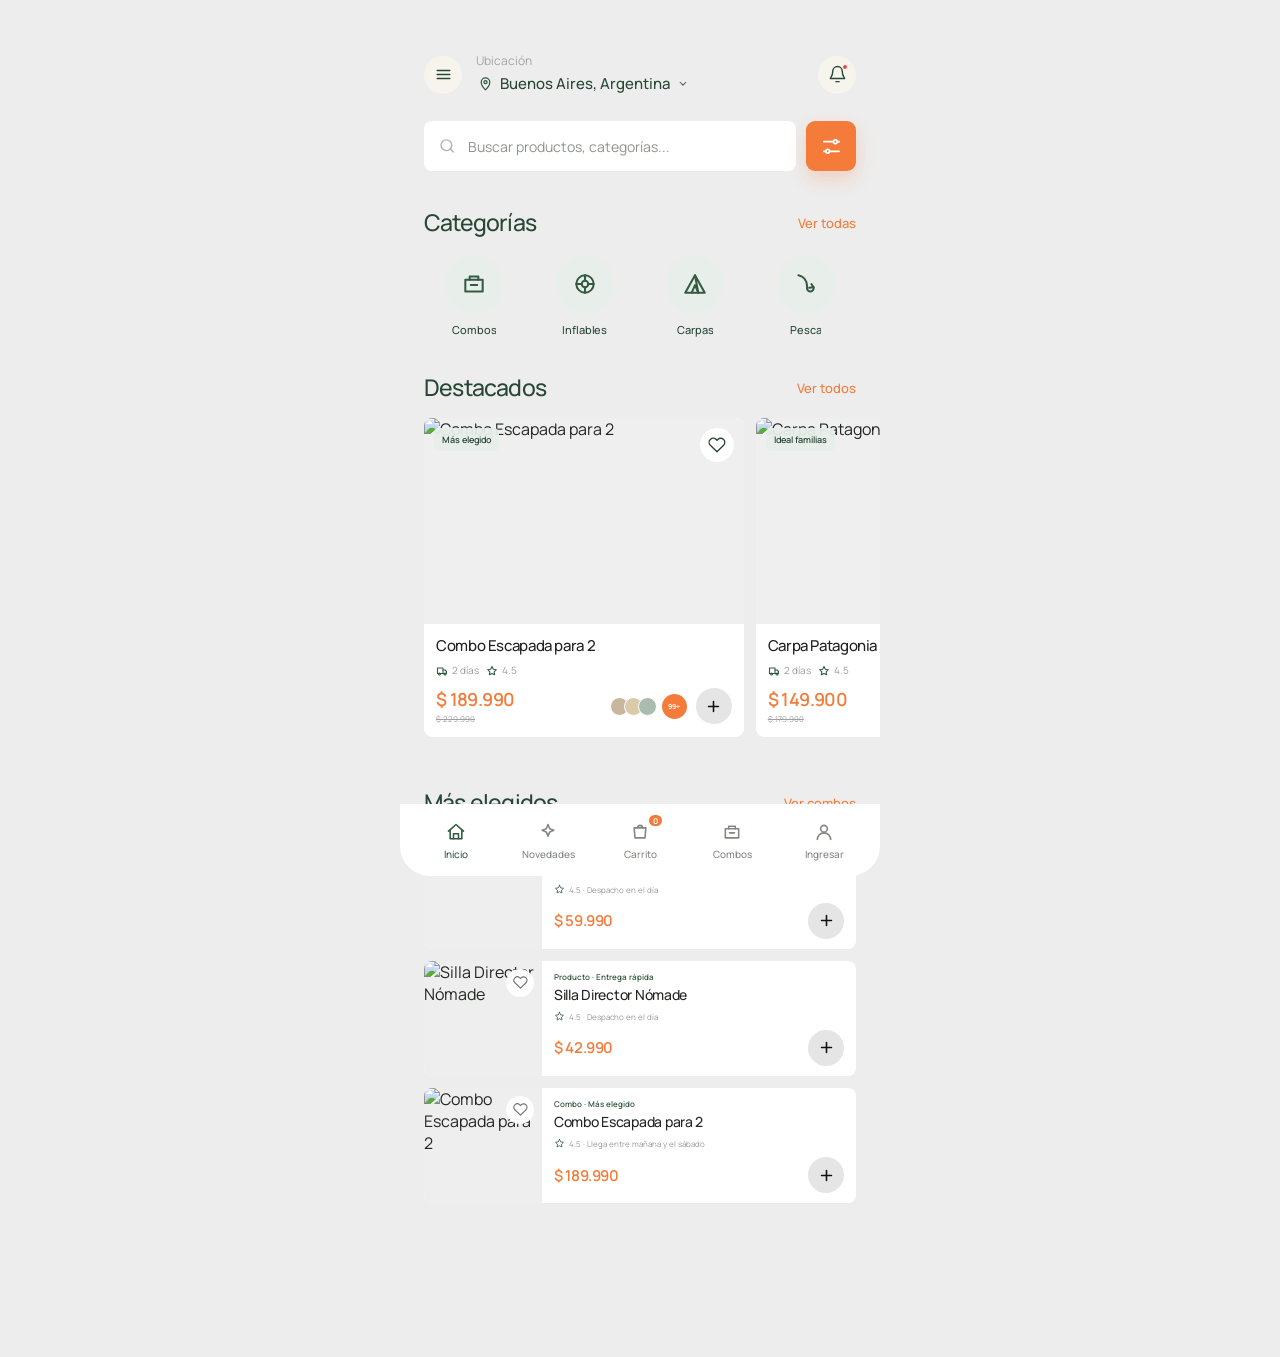
==== commit f36f7e6d: "feat: connect home cart navigation and adapter" ====
--- a/index.html
+++ b/index.html
@@ -9,8 +9,8 @@
   <link rel="preconnect" href="https://fonts.googleapis.com" />
   <link rel="preconnect" href="https://fonts.gstatic.com" crossorigin />
   <link href="https://fonts.googleapis.com/css2?family=Manrope:wght@400;500;600&display=swap" rel="stylesheet" />
-  <link rel="stylesheet" href="css/base.css?v=20260919-1510" />
-  <link rel="stylesheet" href="css/home.css?v=20260919-1510" />
+  <link rel="stylesheet" href="css/base.css?v=20260919-1818" />
+  <link rel="stylesheet" href="css/home.css?v=20260920-1245" />
 </head>
 <body class="home-page">
   <div class="app-shell">
@@ -139,21 +139,21 @@
         <span>Novedades</span>
       </button>
 
-      <button class="bottom-nav__item cart-nav-item" type="button" data-placeholder-tab="Carrito">
+      <a class="bottom-nav__item cart-nav-item" href="carrito.html">
         <svg viewBox="0 0 24 24" aria-hidden="true"><path d="M5 7h14l-1 12H6L5 7Z"/><path d="M9 7a3 3 0 0 1 6 0"/></svg>
         <span>Carrito</span>
         <span class="cart-count" id="cartCount">0</span>
-      </button>
+      </a>
 
       <button class="bottom-nav__item" type="button" data-category-jump="combos">
         <svg viewBox="0 0 24 24" aria-hidden="true"><path d="M4 8h16v11H4z"/><path d="M8 8V5h8v3"/><path d="M9 13h6"/></svg>
         <span>Combos</span>
       </button>
 
-      <button class="bottom-nav__item" type="button" data-placeholder-tab="Ingresar">
+      <a class="bottom-nav__item" href="ingresar.html">
         <svg viewBox="0 0 24 24" aria-hidden="true"><circle cx="12" cy="8" r="4"/><path d="M4 21a8 8 0 0 1 16 0"/></svg>
         <span>Ingresar</span>
-      </button>
+      </a>
     </nav>
   </div>
 
@@ -195,7 +195,9 @@
 
   <div id="toast" class="toast" role="status" aria-live="polite"></div>
 
-  <script src="js/data/catalog.js?v=20260919-1510"></script>
-  <script src="js/home.js?v=20260919-1510"></script>
+  <script src="js/data/catalog.js?v=20260920-1245"></script>
+  <script src="js/data/cart-store.js?v=20260920-1245"></script>
+  <script src="js/home.js?v=20260920-1245"></script>
+  <script src="js/support-session-widget.js?v=20260919-1818"></script>
 </body>
 </html>
--- a/css/base.css
+++ b/css/base.css
@@ -577,3 +577,128 @@
   border: 0;
   box-shadow: none;
 }
+
+
+/* ACTIVE CONVERSATION WIDGET */
+.conversation-resume-widget {
+  position: sticky;
+  z-index: 58;
+  top: max(10px, env(safe-area-inset-top));
+  width: auto;
+  margin: 14px 24px 0;
+}
+
+.product-intro + .conversation-resume-widget,
+.tracking-copy + .conversation-resume-widget,
+.route-card + .conversation-resume-widget,
+.support-heading + .conversation-resume-widget {
+  margin-right: 0;
+  margin-left: 0;
+}
+
+.conversation-resume-widget__button {
+  display: grid;
+  width: 100%;
+  min-height: 58px;
+  grid-template-columns: 38px minmax(0, 1fr) auto;
+  align-items: center;
+  gap: 10px;
+  padding: 9px 12px;
+  border: 0;
+  border-radius: 17px;
+  background: var(--forest);
+  color: #ffffff;
+  cursor: pointer;
+  box-shadow: none;
+  text-align: left;
+}
+
+.conversation-resume-widget__icon {
+  display: grid;
+  width: 38px;
+  height: 38px;
+  place-items: center;
+  border-radius: 12px;
+  background: rgba(255, 255, 255, .13);
+}
+
+.conversation-resume-widget__icon svg {
+  width: 19px;
+  height: 19px;
+}
+
+.conversation-resume-widget__copy {
+  display: block;
+  min-width: 0;
+}
+
+.conversation-resume-widget__label,
+.conversation-resume-widget__copy strong {
+  display: block;
+}
+
+.conversation-resume-widget__label {
+  color: rgba(255, 255, 255, .78);
+  font-size: 9px;
+  font-weight: 500;
+}
+
+.conversation-resume-widget__copy strong {
+  margin-top: 2px;
+  overflow: hidden;
+  color: #ffffff;
+  font-size: 12px;
+  font-weight: 600;
+  line-height: 1.35;
+  text-overflow: ellipsis;
+  white-space: nowrap;
+}
+
+.conversation-resume-widget__status {
+  display: grid;
+  min-width: 24px;
+  place-items: center;
+  justify-self: end;
+}
+
+.conversation-resume-widget__badge {
+  display: grid;
+  min-width: 24px;
+  height: 24px;
+  place-items: center;
+  padding: 0 6px;
+  border: 0;
+  border-radius: 999px;
+  background: var(--orange);
+  color: #ffffff;
+  box-shadow: none;
+  font-size: 10px;
+  font-weight: 700;
+  line-height: 1;
+}
+
+.conversation-resume-widget__chevron {
+  display: grid;
+  place-items: center;
+  color: rgba(255, 255, 255, .86);
+}
+
+.conversation-resume-widget__chevron svg {
+  width: 17px;
+  height: 17px;
+}
+
+@media (max-width: 360px) {
+  .conversation-resume-widget {
+    margin-right: 18px;
+    margin-left: 18px;
+  }
+
+  .product-intro + .conversation-resume-widget,
+  .tracking-copy + .conversation-resume-widget,
+  .route-card + .conversation-resume-widget,
+  .support-heading + .conversation-resume-widget {
+    margin-right: 0;
+    margin-left: 0;
+  }
+}
--- a/css/home.css
+++ b/css/home.css
@@ -746,3 +746,47 @@
 .side-menu__footer {
   border-color: transparent;
 }
+
+
+/* HOME CART ADD BUTTON */
+.product-card__right,
+.nearby-card__footer {
+  display: flex;
+  align-items: center;
+  justify-content: flex-end;
+  gap: 9px;
+}
+
+.nearby-card__footer {
+  margin-top: 8px;
+  justify-content: space-between;
+}
+
+.nearby-card__price {
+  margin-top: 0;
+}
+
+.card-add-button {
+  display: grid;
+  width: 36px;
+  height: 36px;
+  flex: 0 0 36px;
+  place-items: center;
+  padding: 0;
+  border: 0;
+  border-radius: 50%;
+  background: #e5e5e5;
+  color: #111111;
+  cursor: pointer;
+  box-shadow: none;
+}
+
+.card-add-button svg {
+  width: 17px;
+  height: 17px;
+  stroke-width: 2.2;
+}
+
+.card-add-button:active {
+  transform: scale(.95);
+}
